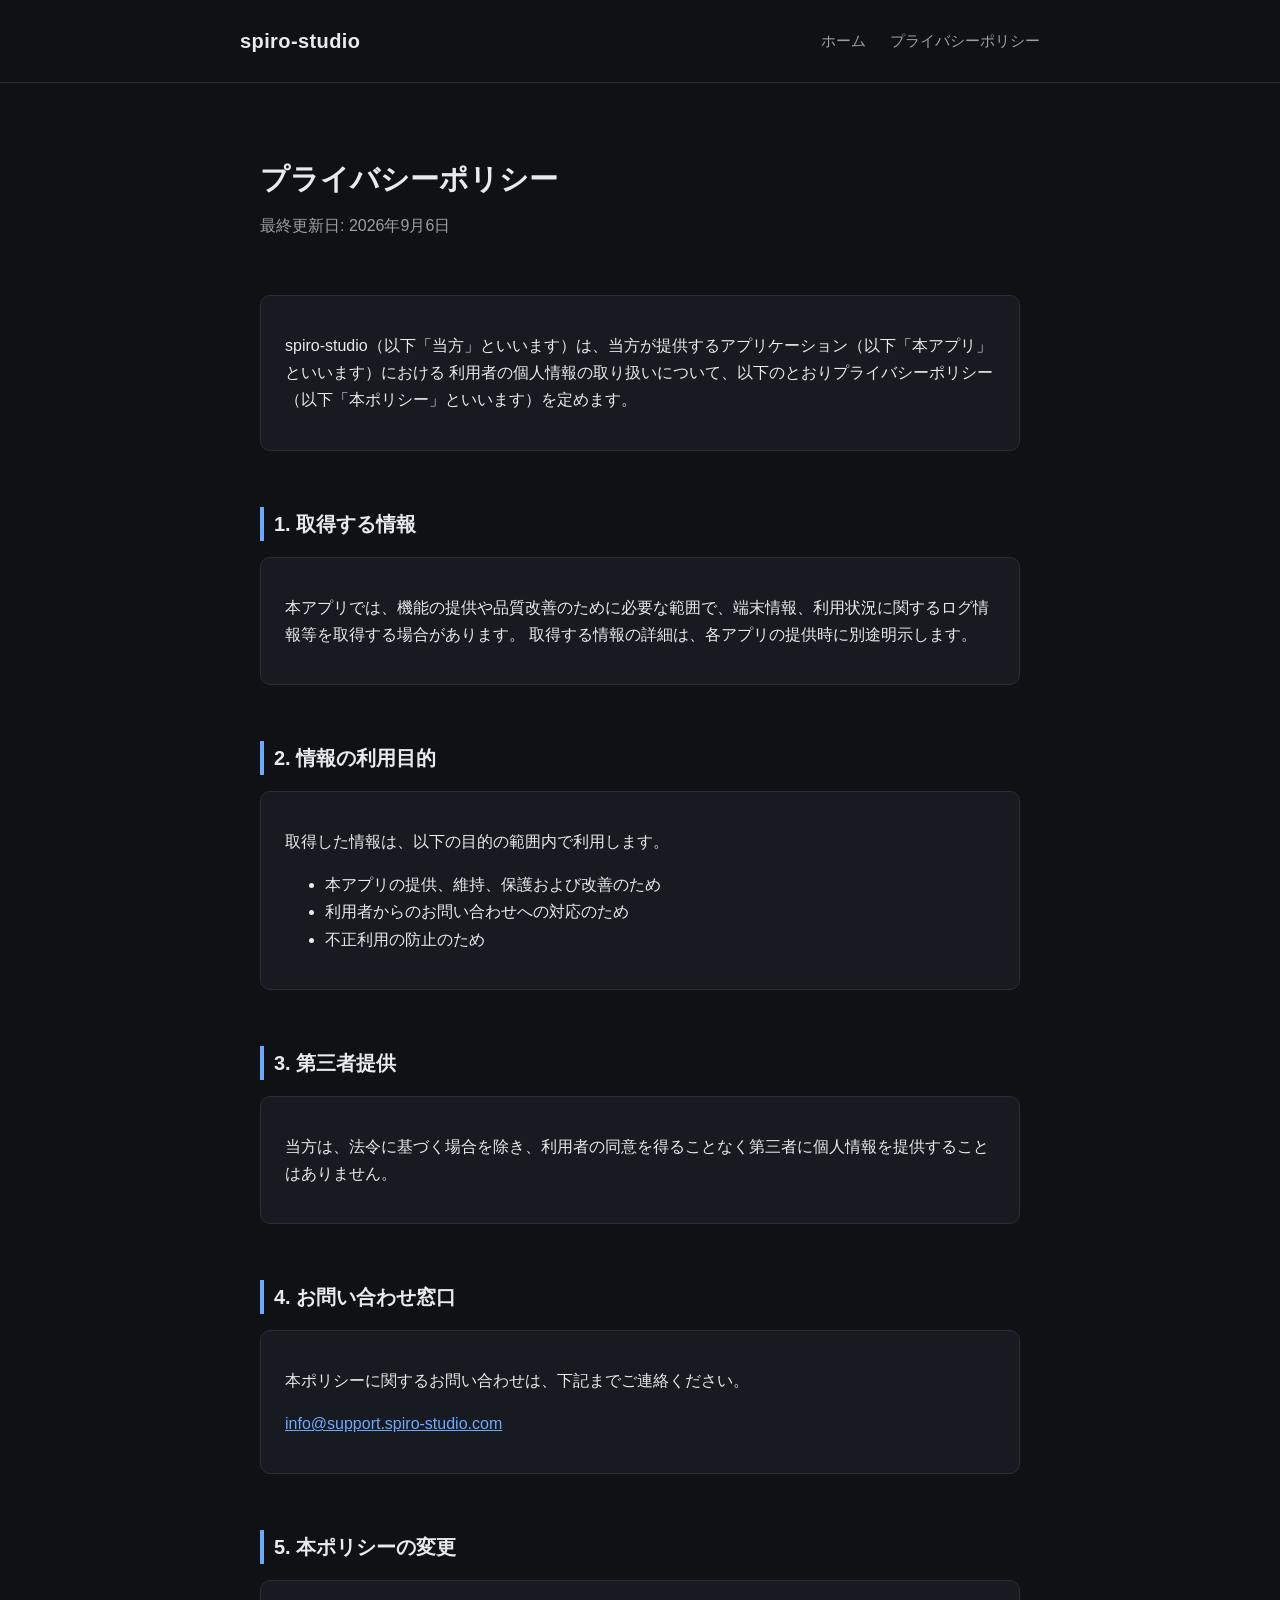
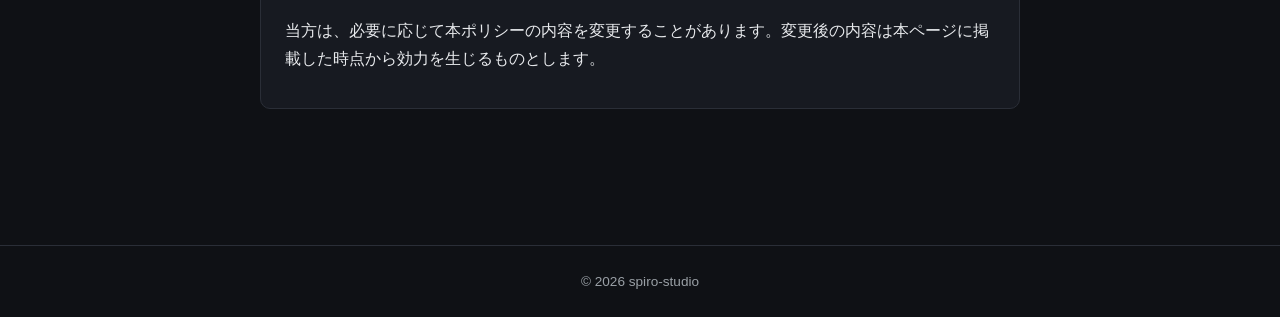
==== privacy.html @ 2501eccf "spiro-studio紹介ページを作成 Play Storeアカウント確認用の簡易ホームページ。事業者情報、問い合わせ先、プライバシーポリシーを掲載。  Co-Authored-By: Claude" ====
<!DOCTYPE html>
<html lang="ja">
<head>
<meta charset="UTF-8">
<meta name="viewport" content="width=device-width, initial-scale=1.0">
<title>プライバシーポリシー | spiro-studio</title>
<link rel="stylesheet" href="style.css">
</head>
<body>

<header>
  <div class="header-inner">
    <a class="logo" href="index.html">spiro-studio</a>
    <nav>
      <a href="index.html">ホーム</a>
      <a href="privacy.html">プライバシーポリシー</a>
    </nav>
  </div>
</header>

<main>

  <section>
    <h1>プライバシーポリシー</h1>
    <p class="tagline">最終更新日: 2026年9月6日</p>
  </section>

  <section>
    <div class="card">
      <p>
        spiro-studio（以下「当方」といいます）は、当方が提供するアプリケーション（以下「本アプリ」といいます）における
        利用者の個人情報の取り扱いについて、以下のとおりプライバシーポリシー（以下「本ポリシー」といいます）を定めます。
      </p>
    </div>
  </section>

  <section>
    <h2>1. 取得する情報</h2>
    <div class="card">
      <p>
        本アプリでは、機能の提供や品質改善のために必要な範囲で、端末情報、利用状況に関するログ情報等を取得する場合があります。
        取得する情報の詳細は、各アプリの提供時に別途明示します。
      </p>
    </div>
  </section>

  <section>
    <h2>2. 情報の利用目的</h2>
    <div class="card">
      <p>取得した情報は、以下の目的の範囲内で利用します。</p>
      <ul>
        <li>本アプリの提供、維持、保護および改善のため</li>
        <li>利用者からのお問い合わせへの対応のため</li>
        <li>不正利用の防止のため</li>
      </ul>
    </div>
  </section>

  <section>
    <h2>3. 第三者提供</h2>
    <div class="card">
      <p>
        当方は、法令に基づく場合を除き、利用者の同意を得ることなく第三者に個人情報を提供することはありません。
      </p>
    </div>
  </section>

  <section>
    <h2>4. お問い合わせ窓口</h2>
    <div class="card">
      <p>
        本ポリシーに関するお問い合わせは、下記までご連絡ください。
      </p>
      <p><a href="mailto:info@support.spiro-studio.com">info@support.spiro-studio.com</a></p>
    </div>
  </section>

  <section>
    <h2>5. 本ポリシーの変更</h2>
    <div class="card">
      <p>
        当方は、必要に応じて本ポリシーの内容を変更することがあります。変更後の内容は本ページに掲載した時点から効力を生じるものとします。
      </p>
    </div>
  </section>

</main>

<footer>
  &copy; 2026 spiro-studio
</footer>

</body>
</html>
---- style.css ----
:root {
  --bg: #0f1115;
  --surface: #171a21;
  --text: #e8eaed;
  --text-muted: #9aa0a6;
  --accent: #6ea8fe;
  --border: #2a2e37;
}

* {
  box-sizing: border-box;
}

body {
  margin: 0;
  background: var(--bg);
  color: var(--text);
  font-family: "Hiragino Kaku Gothic ProN", "Yu Gothic", "Segoe UI", -apple-system, sans-serif;
  line-height: 1.7;
}

header {
  border-bottom: 1px solid var(--border);
  padding: 24px 20px;
}

.header-inner {
  max-width: 800px;
  margin: 0 auto;
  display: flex;
  align-items: center;
  justify-content: space-between;
}

.logo {
  font-size: 1.25rem;
  font-weight: 700;
  color: var(--text);
  text-decoration: none;
  letter-spacing: 0.02em;
}

nav a {
  color: var(--text-muted);
  text-decoration: none;
  margin-left: 20px;
  font-size: 0.95rem;
}

nav a:hover {
  color: var(--accent);
}

main {
  max-width: 800px;
  margin: 0 auto;
  padding: 48px 20px 80px;
}

section {
  margin-bottom: 56px;
}

h1 {
  font-size: 1.8rem;
  margin-bottom: 8px;
}

h2 {
  font-size: 1.25rem;
  border-left: 4px solid var(--accent);
  padding-left: 10px;
  margin-bottom: 16px;
}

.tagline {
  color: var(--text-muted);
  margin-top: 0;
}

.card {
  background: var(--surface);
  border: 1px solid var(--border);
  border-radius: 10px;
  padding: 20px 24px;
}

table.info {
  width: 100%;
  border-collapse: collapse;
}

table.info th,
table.info td {
  text-align: left;
  padding: 10px 8px;
  border-bottom: 1px solid var(--border);
  vertical-align: top;
}

table.info th {
  width: 8em;
  color: var(--text-muted);
  font-weight: 500;
  white-space: nowrap;
}

.notice {
  color: var(--text-muted);
  font-style: normal;
}

a {
  color: var(--accent);
}

footer {
  border-top: 1px solid var(--border);
  padding: 24px 20px;
  text-align: center;
  color: var(--text-muted);
  font-size: 0.85rem;
}
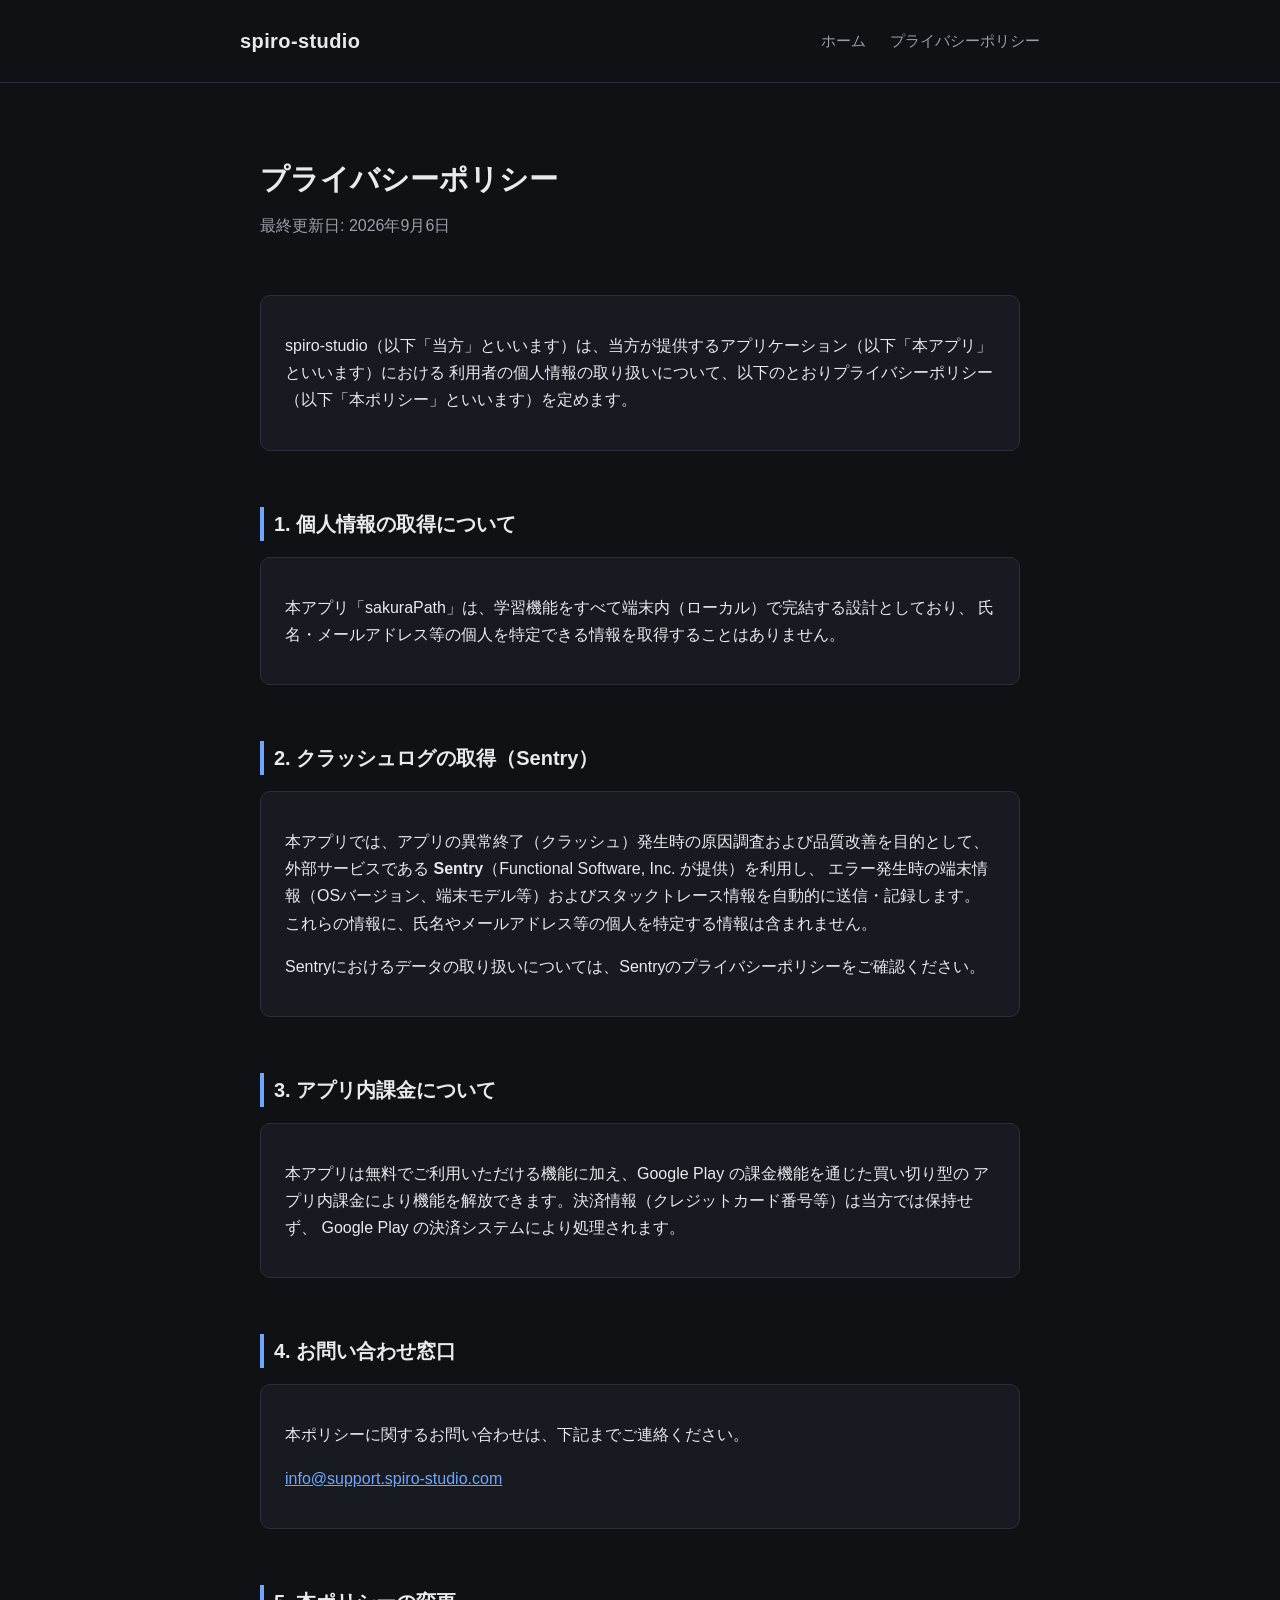
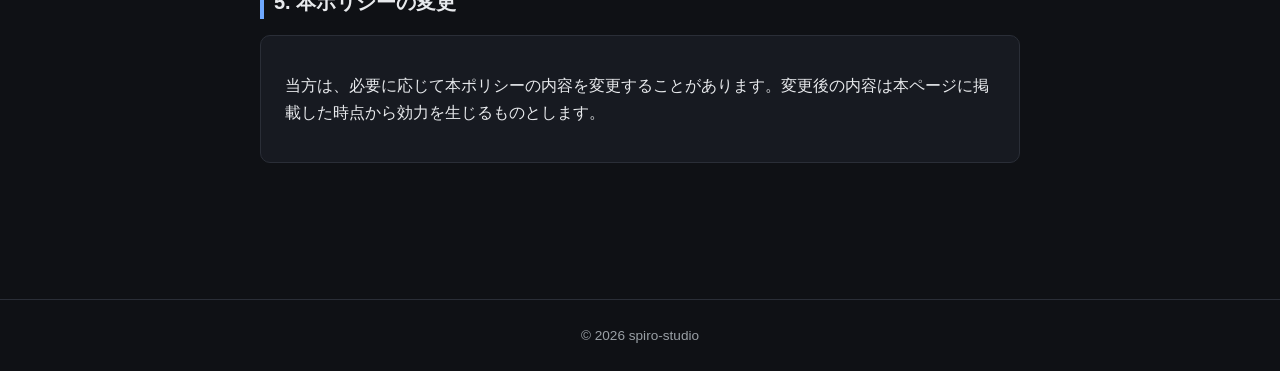
==== commit ec37ce64: "sakuraPathの情報を反映 アプリ名・料金体系・Sentryによるクラッシュログ取得についてトップページとプライバシーポリシーに追記。  Co-Authored-By: Claude Sonne" ====
--- a/privacy.html
+++ b/privacy.html
@@ -35,32 +35,37 @@
   </section>
 
   <section>
-    <h2>1. 取得する情報</h2>
+    <h2>1. 個人情報の取得について</h2>
     <div class="card">
       <p>
-        本アプリでは、機能の提供や品質改善のために必要な範囲で、端末情報、利用状況に関するログ情報等を取得する場合があります。
-        取得する情報の詳細は、各アプリの提供時に別途明示します。
+        本アプリ「sakuraPath」は、学習機能をすべて端末内（ローカル）で完結する設計としており、
+        氏名・メールアドレス等の個人を特定できる情報を取得することはありません。
       </p>
     </div>
   </section>
 
   <section>
-    <h2>2. 情報の利用目的</h2>
+    <h2>2. クラッシュログの取得（Sentry）</h2>
     <div class="card">
-      <p>取得した情報は、以下の目的の範囲内で利用します。</p>
-      <ul>
-        <li>本アプリの提供、維持、保護および改善のため</li>
-        <li>利用者からのお問い合わせへの対応のため</li>
-        <li>不正利用の防止のため</li>
-      </ul>
+      <p>
+        本アプリでは、アプリの異常終了（クラッシュ）発生時の原因調査および品質改善を目的として、
+        外部サービスである <strong>Sentry</strong>（Functional Software, Inc. が提供）を利用し、
+        エラー発生時の端末情報（OSバージョン、端末モデル等）およびスタックトレース情報を自動的に送信・記録します。
+        これらの情報に、氏名やメールアドレス等の個人を特定する情報は含まれません。
+      </p>
+      <p>
+        Sentryにおけるデータの取り扱いについては、Sentryのプライバシーポリシーをご確認ください。
+      </p>
     </div>
   </section>
 
   <section>
-    <h2>3. 第三者提供</h2>
+    <h2>3. アプリ内課金について</h2>
     <div class="card">
       <p>
-        当方は、法令に基づく場合を除き、利用者の同意を得ることなく第三者に個人情報を提供することはありません。
+        本アプリは無料でご利用いただける機能に加え、Google Play の課金機能を通じた買い切り型の
+        アプリ内課金により機能を解放できます。決済情報（クレジットカード番号等）は当方では保持せず、
+        Google Play の決済システムにより処理されます。
       </p>
     </div>
   </section>
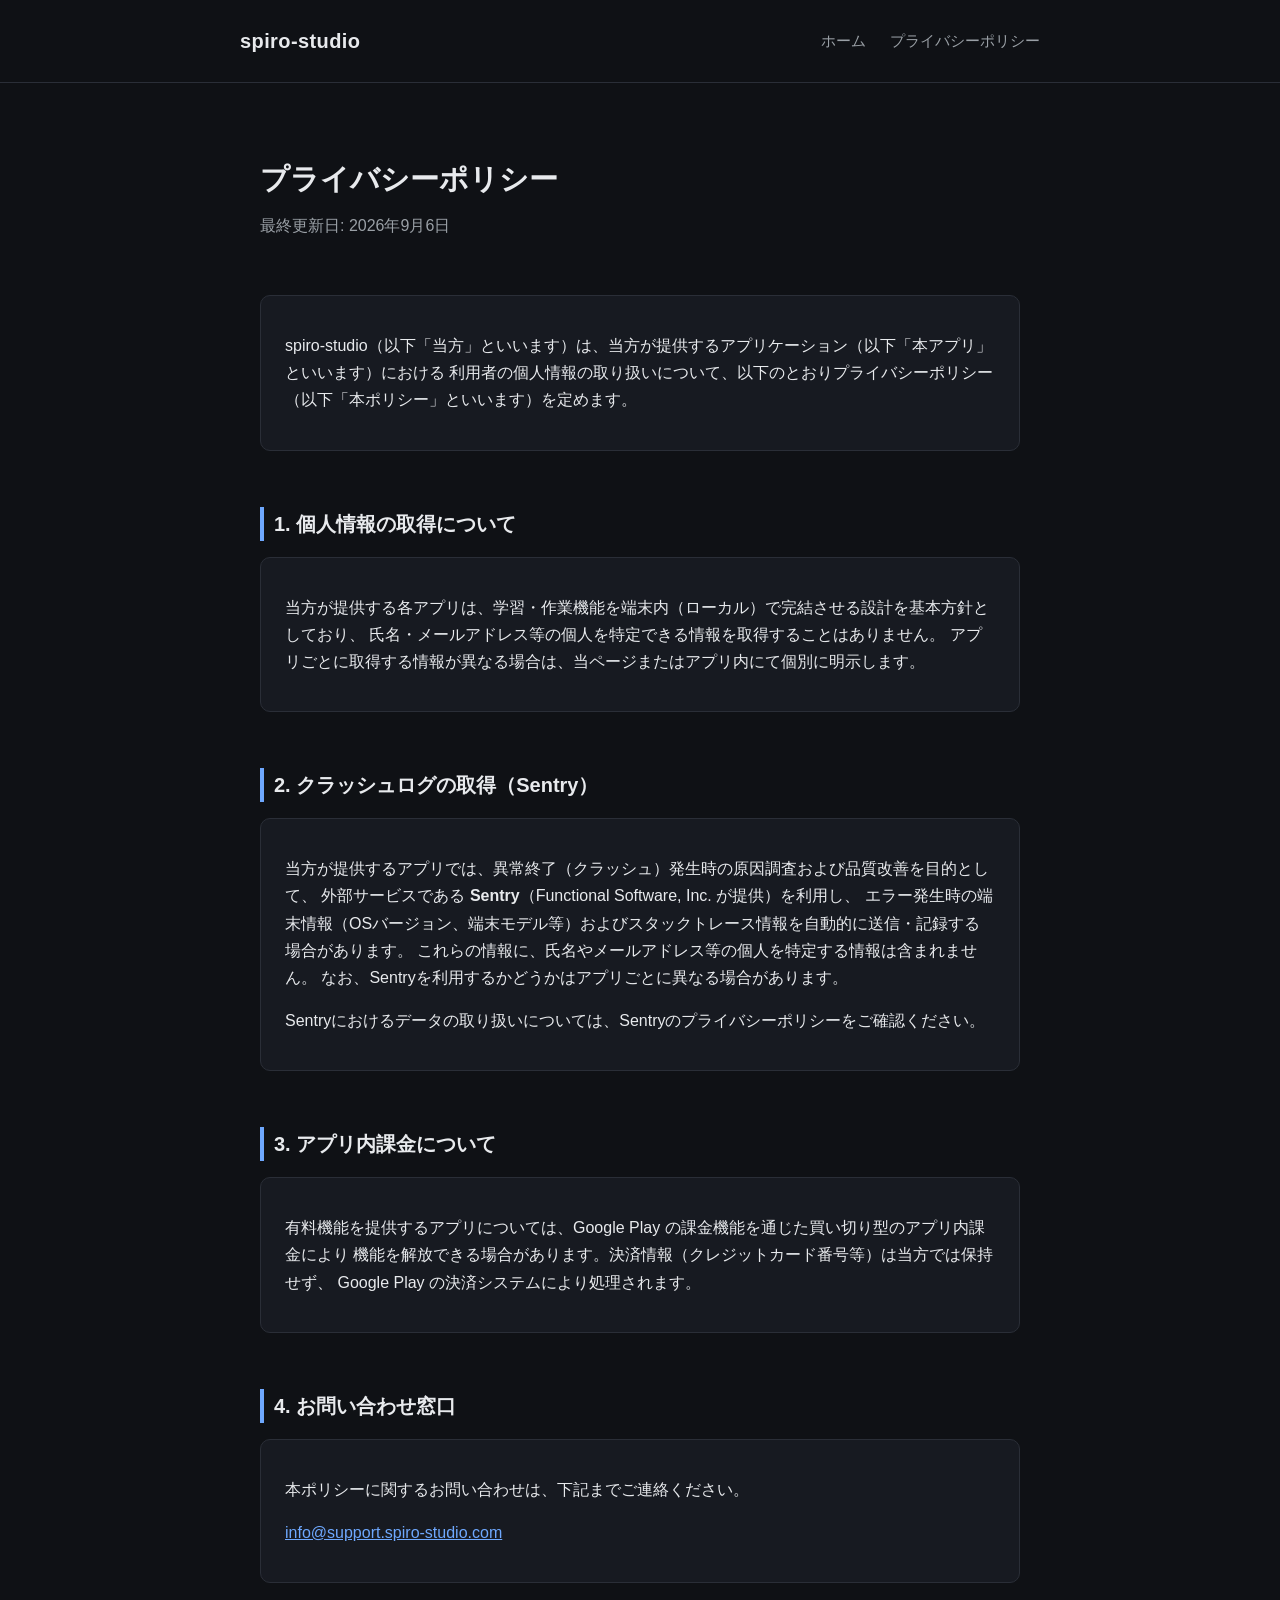
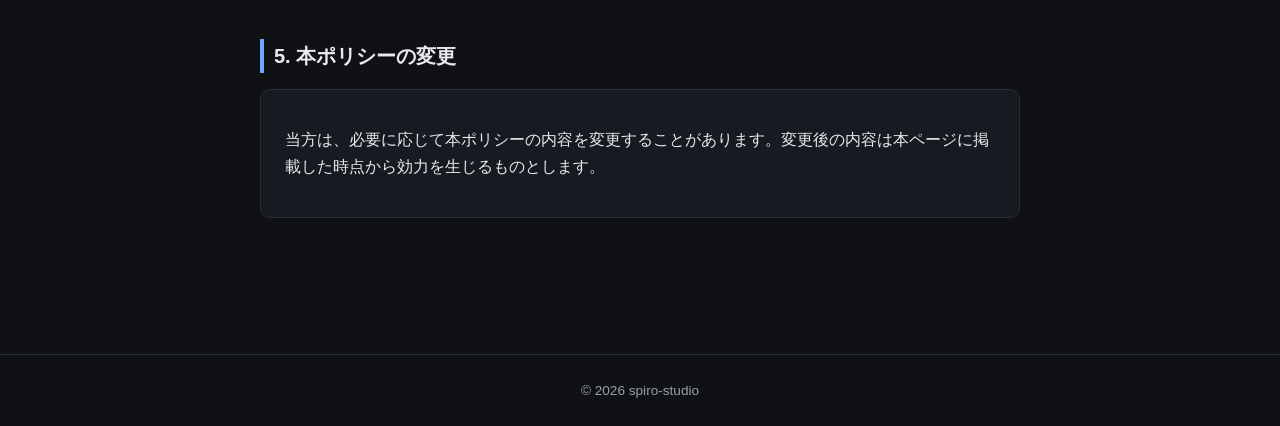
==== commit 390c0850: "複数アプリ追加を見据えた構成に変更 提供アプリをカード一覧形式にし、今後のアプリ追加を想定した「企画中」枠を用意。プライバシーポリシーもアプリ横断で通用する文言に一般化。  Co-Authored-B" ====
--- a/privacy.html
+++ b/privacy.html
@@ -38,8 +38,9 @@
     <h2>1. 個人情報の取得について</h2>
     <div class="card">
       <p>
-        本アプリ「sakuraPath」は、学習機能をすべて端末内（ローカル）で完結する設計としており、
+        当方が提供する各アプリは、学習・作業機能を端末内（ローカル）で完結させる設計を基本方針としており、
         氏名・メールアドレス等の個人を特定できる情報を取得することはありません。
+        アプリごとに取得する情報が異なる場合は、当ページまたはアプリ内にて個別に明示します。
       </p>
     </div>
   </section>
@@ -48,10 +49,11 @@
     <h2>2. クラッシュログの取得（Sentry）</h2>
     <div class="card">
       <p>
-        本アプリでは、アプリの異常終了（クラッシュ）発生時の原因調査および品質改善を目的として、
+        当方が提供するアプリでは、異常終了（クラッシュ）発生時の原因調査および品質改善を目的として、
         外部サービスである <strong>Sentry</strong>（Functional Software, Inc. が提供）を利用し、
-        エラー発生時の端末情報（OSバージョン、端末モデル等）およびスタックトレース情報を自動的に送信・記録します。
+        エラー発生時の端末情報（OSバージョン、端末モデル等）およびスタックトレース情報を自動的に送信・記録する場合があります。
         これらの情報に、氏名やメールアドレス等の個人を特定する情報は含まれません。
+        なお、Sentryを利用するかどうかはアプリごとに異なる場合があります。
       </p>
       <p>
         Sentryにおけるデータの取り扱いについては、Sentryのプライバシーポリシーをご確認ください。
@@ -63,8 +65,8 @@
     <h2>3. アプリ内課金について</h2>
     <div class="card">
       <p>
-        本アプリは無料でご利用いただける機能に加え、Google Play の課金機能を通じた買い切り型の
-        アプリ内課金により機能を解放できます。決済情報（クレジットカード番号等）は当方では保持せず、
+        有料機能を提供するアプリについては、Google Play の課金機能を通じた買い切り型のアプリ内課金により
+        機能を解放できる場合があります。決済情報（クレジットカード番号等）は当方では保持せず、
         Google Play の決済システムにより処理されます。
       </p>
     </div>
--- a/style.css
+++ b/style.css
@@ -90,6 +90,36 @@
   border-collapse: collapse;
 }
 
+.app-list {
+  display: flex;
+  flex-direction: column;
+  gap: 16px;
+}
+
+.app-card h3 {
+  margin: 0 0 4px;
+  font-size: 1.1rem;
+}
+
+.app-card .app-status {
+  display: inline-block;
+  font-size: 0.75rem;
+  color: var(--text-muted);
+  border: 1px solid var(--border);
+  border-radius: 999px;
+  padding: 2px 10px;
+  margin-left: 8px;
+  vertical-align: middle;
+}
+
+.app-card p {
+  margin: 8px 0 0;
+}
+
+.app-card table.info {
+  margin-top: 10px;
+}
+
 table.info th,
 table.info td {
   text-align: left;
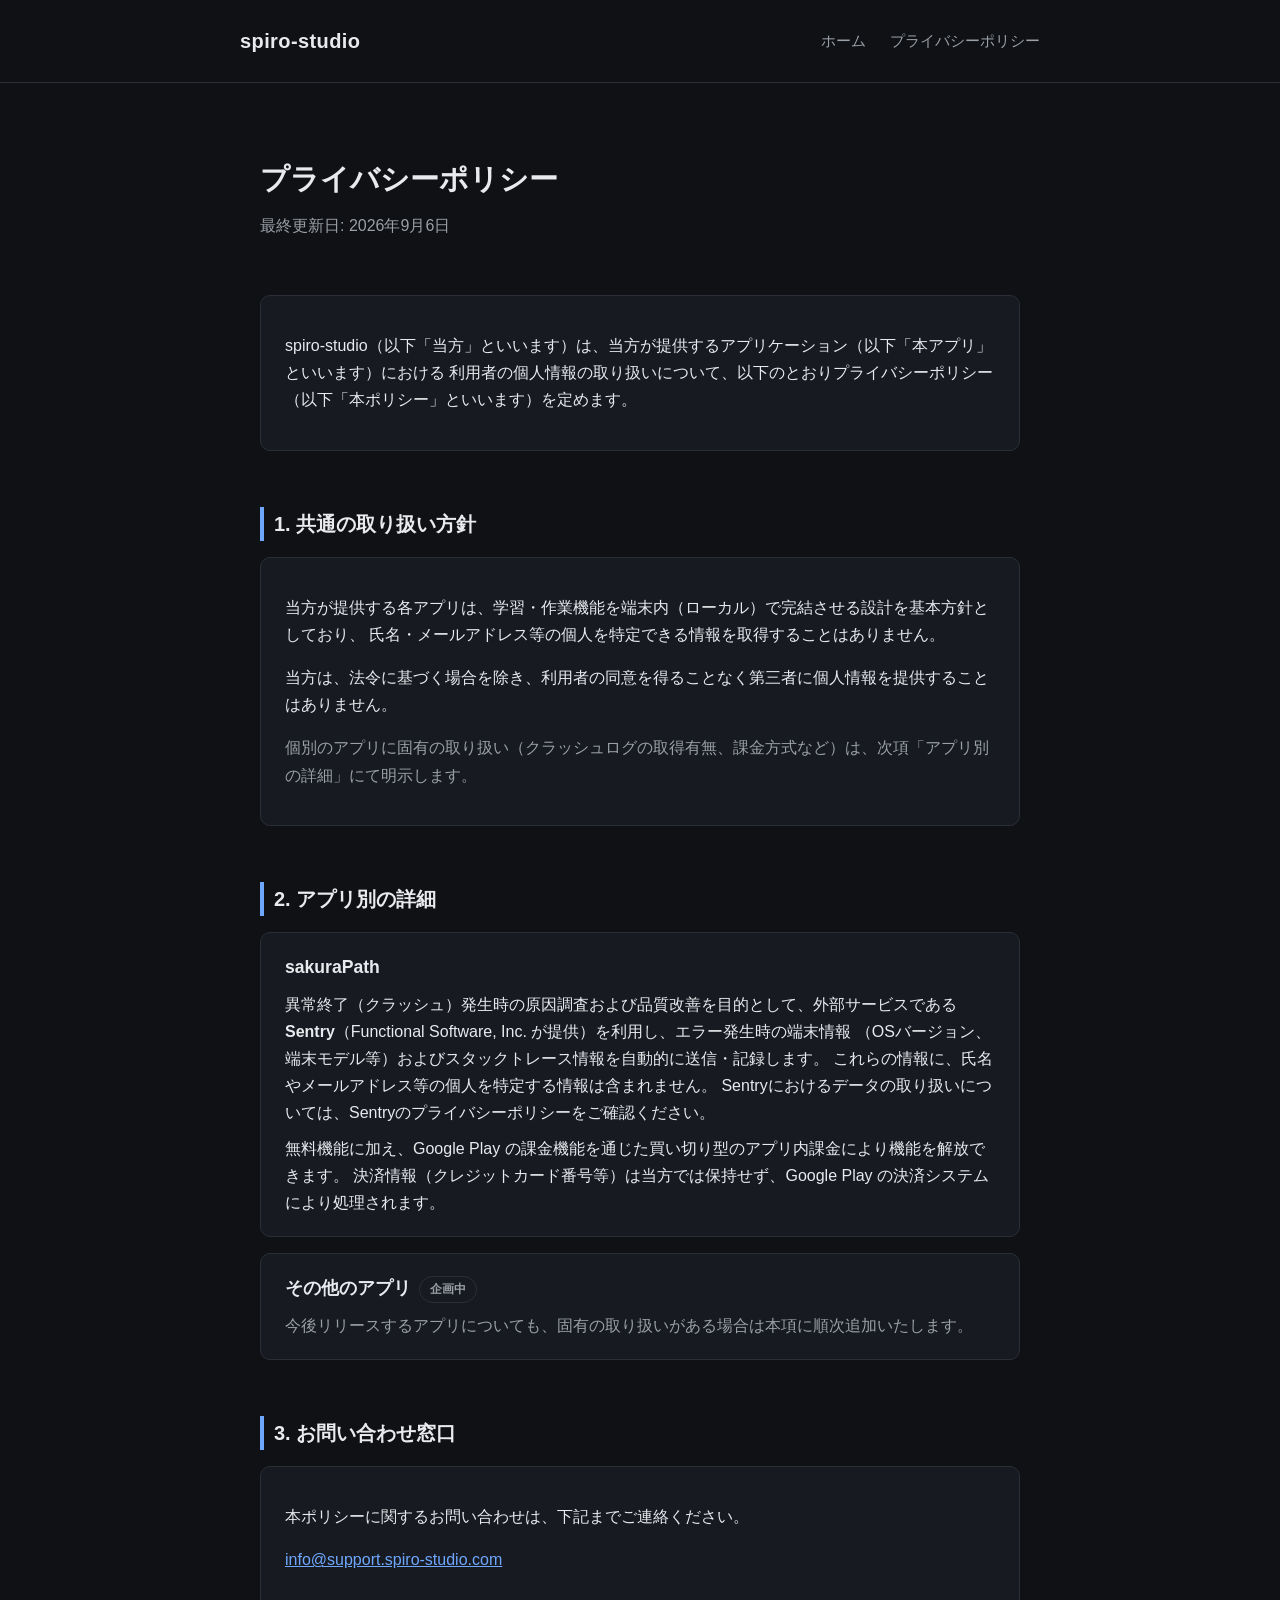
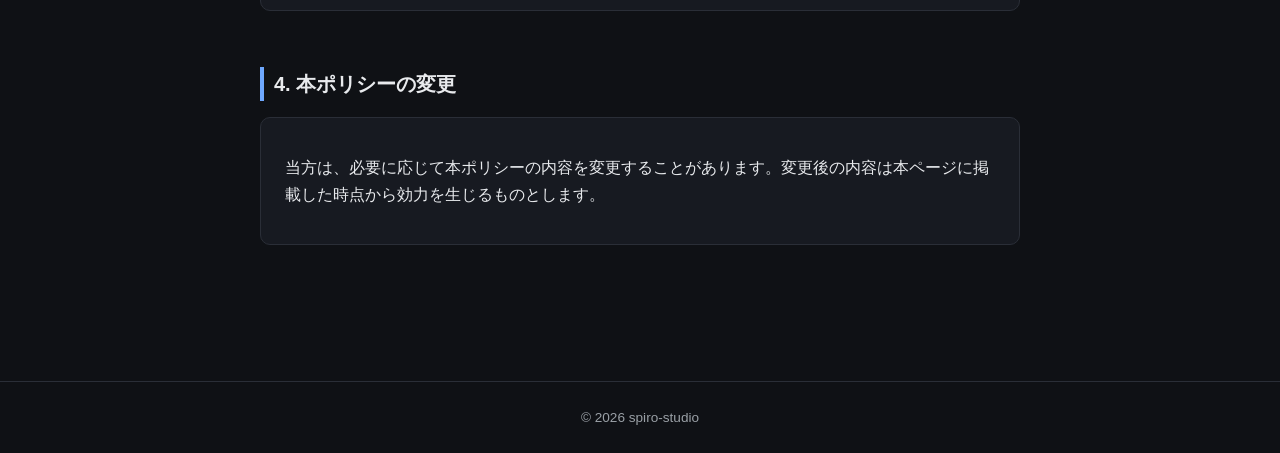
==== commit f8e104ed: "プライバシーポリシーを共通方針とアプリ別詳細の2階層に再構成 アプリ追加時に「アプリ別の詳細」へカードを足すだけで済むよう、ホームページのアプリ一覧と同じ構成に合わせた。  Co-Authored-B" ====
--- a/privacy.html
+++ b/privacy.html
@@ -35,45 +35,52 @@
   </section>
 
   <section>
-    <h2>1. 個人情報の取得について</h2>
+    <h2>1. 共通の取り扱い方針</h2>
     <div class="card">
       <p>
         当方が提供する各アプリは、学習・作業機能を端末内（ローカル）で完結させる設計を基本方針としており、
         氏名・メールアドレス等の個人を特定できる情報を取得することはありません。
-        アプリごとに取得する情報が異なる場合は、当ページまたはアプリ内にて個別に明示します。
+      </p>
+      <p>
+        当方は、法令に基づく場合を除き、利用者の同意を得ることなく第三者に個人情報を提供することはありません。
+      </p>
+      <p class="notice">
+        個別のアプリに固有の取り扱い（クラッシュログの取得有無、課金方式など）は、次項「アプリ別の詳細」にて明示します。
       </p>
     </div>
   </section>
 
   <section>
-    <h2>2. クラッシュログの取得（Sentry）</h2>
-    <div class="card">
-      <p>
-        当方が提供するアプリでは、異常終了（クラッシュ）発生時の原因調査および品質改善を目的として、
-        外部サービスである <strong>Sentry</strong>（Functional Software, Inc. が提供）を利用し、
-        エラー発生時の端末情報（OSバージョン、端末モデル等）およびスタックトレース情報を自動的に送信・記録する場合があります。
-        これらの情報に、氏名やメールアドレス等の個人を特定する情報は含まれません。
-        なお、Sentryを利用するかどうかはアプリごとに異なる場合があります。
-      </p>
-      <p>
-        Sentryにおけるデータの取り扱いについては、Sentryのプライバシーポリシーをご確認ください。
-      </p>
+    <h2>2. アプリ別の詳細</h2>
+    <div class="app-list">
+
+      <div class="card app-card">
+        <h3>sakuraPath</h3>
+        <p>
+          異常終了（クラッシュ）発生時の原因調査および品質改善を目的として、外部サービスである
+          <strong>Sentry</strong>（Functional Software, Inc. が提供）を利用し、エラー発生時の端末情報
+          （OSバージョン、端末モデル等）およびスタックトレース情報を自動的に送信・記録します。
+          これらの情報に、氏名やメールアドレス等の個人を特定する情報は含まれません。
+          Sentryにおけるデータの取り扱いについては、Sentryのプライバシーポリシーをご確認ください。
+        </p>
+        <p>
+          無料機能に加え、Google Play の課金機能を通じた買い切り型のアプリ内課金により機能を解放できます。
+          決済情報（クレジットカード番号等）は当方では保持せず、Google Play の決済システムにより処理されます。
+        </p>
+      </div>
+
+      <div class="card app-card">
+        <h3>その他のアプリ<span class="app-status">企画中</span></h3>
+        <p class="notice">
+          今後リリースするアプリについても、固有の取り扱いがある場合は本項に順次追加いたします。
+        </p>
+      </div>
+
     </div>
   </section>
 
   <section>
-    <h2>3. アプリ内課金について</h2>
-    <div class="card">
-      <p>
-        有料機能を提供するアプリについては、Google Play の課金機能を通じた買い切り型のアプリ内課金により
-        機能を解放できる場合があります。決済情報（クレジットカード番号等）は当方では保持せず、
-        Google Play の決済システムにより処理されます。
-      </p>
-    </div>
-  </section>
-
-  <section>
-    <h2>4. お問い合わせ窓口</h2>
+    <h2>3. お問い合わせ窓口</h2>
     <div class="card">
       <p>
         本ポリシーに関するお問い合わせは、下記までご連絡ください。
@@ -83,7 +90,7 @@
   </section>
 
   <section>
-    <h2>5. 本ポリシーの変更</h2>
+    <h2>4. 本ポリシーの変更</h2>
     <div class="card">
       <p>
         当方は、必要に応じて本ポリシーの内容を変更することがあります。変更後の内容は本ページに掲載した時点から効力を生じるものとします。
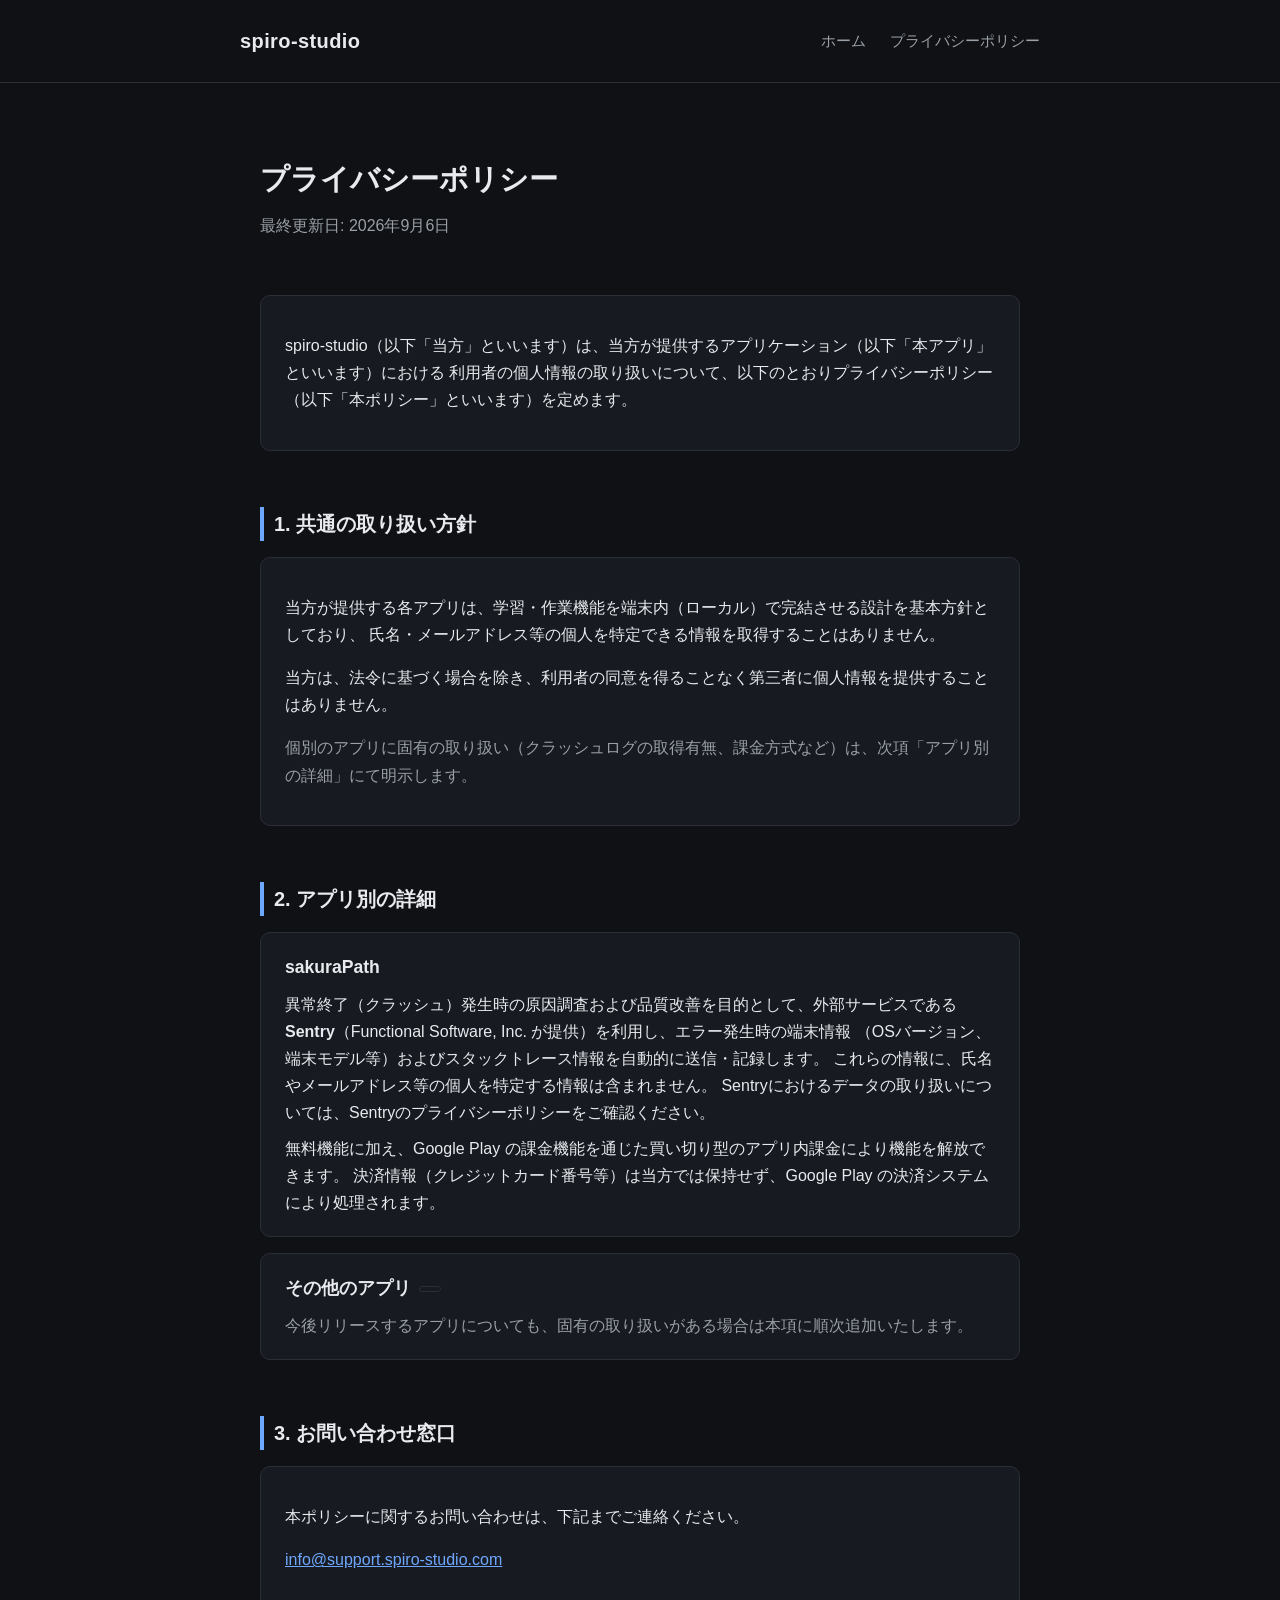
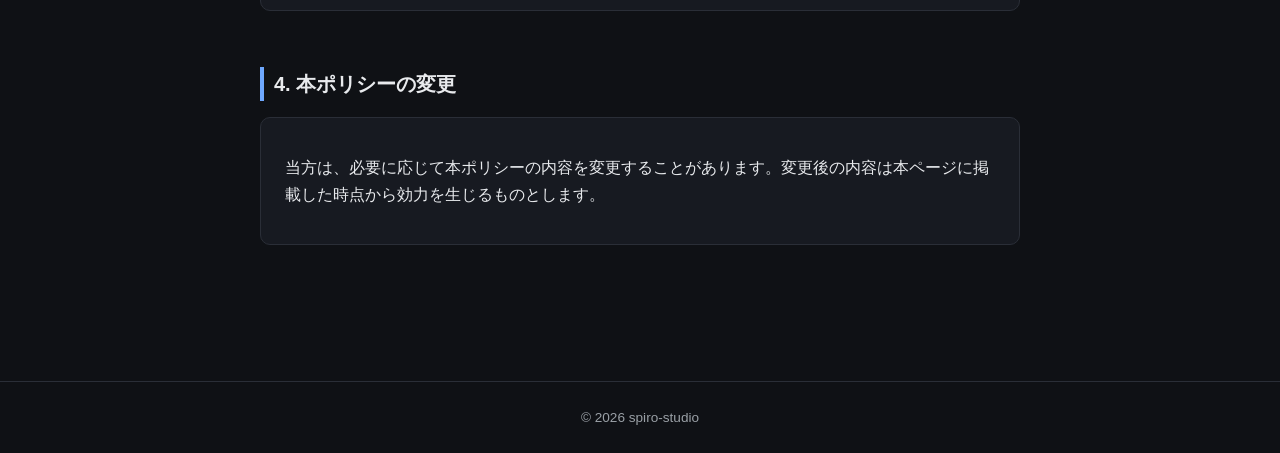
==== commit 5de1f29a: "事業者情報を修正、その他アプリのステータス表示を調整 事業形態の記載を削除し、事業所住所を追加。  Co-Authored-By: Claude Sonnet 5 <noreply@anthropic" ====
--- a/privacy.html
+++ b/privacy.html
@@ -70,7 +70,7 @@
       </div>
 
       <div class="card app-card">
-        <h3>その他のアプリ<span class="app-status">企画中</span></h3>
+        <h3>その他のアプリ<span class="app-status"></span></h3>
         <p class="notice">
           今後リリースするアプリについても、固有の取り扱いがある場合は本項に順次追加いたします。
         </p>
